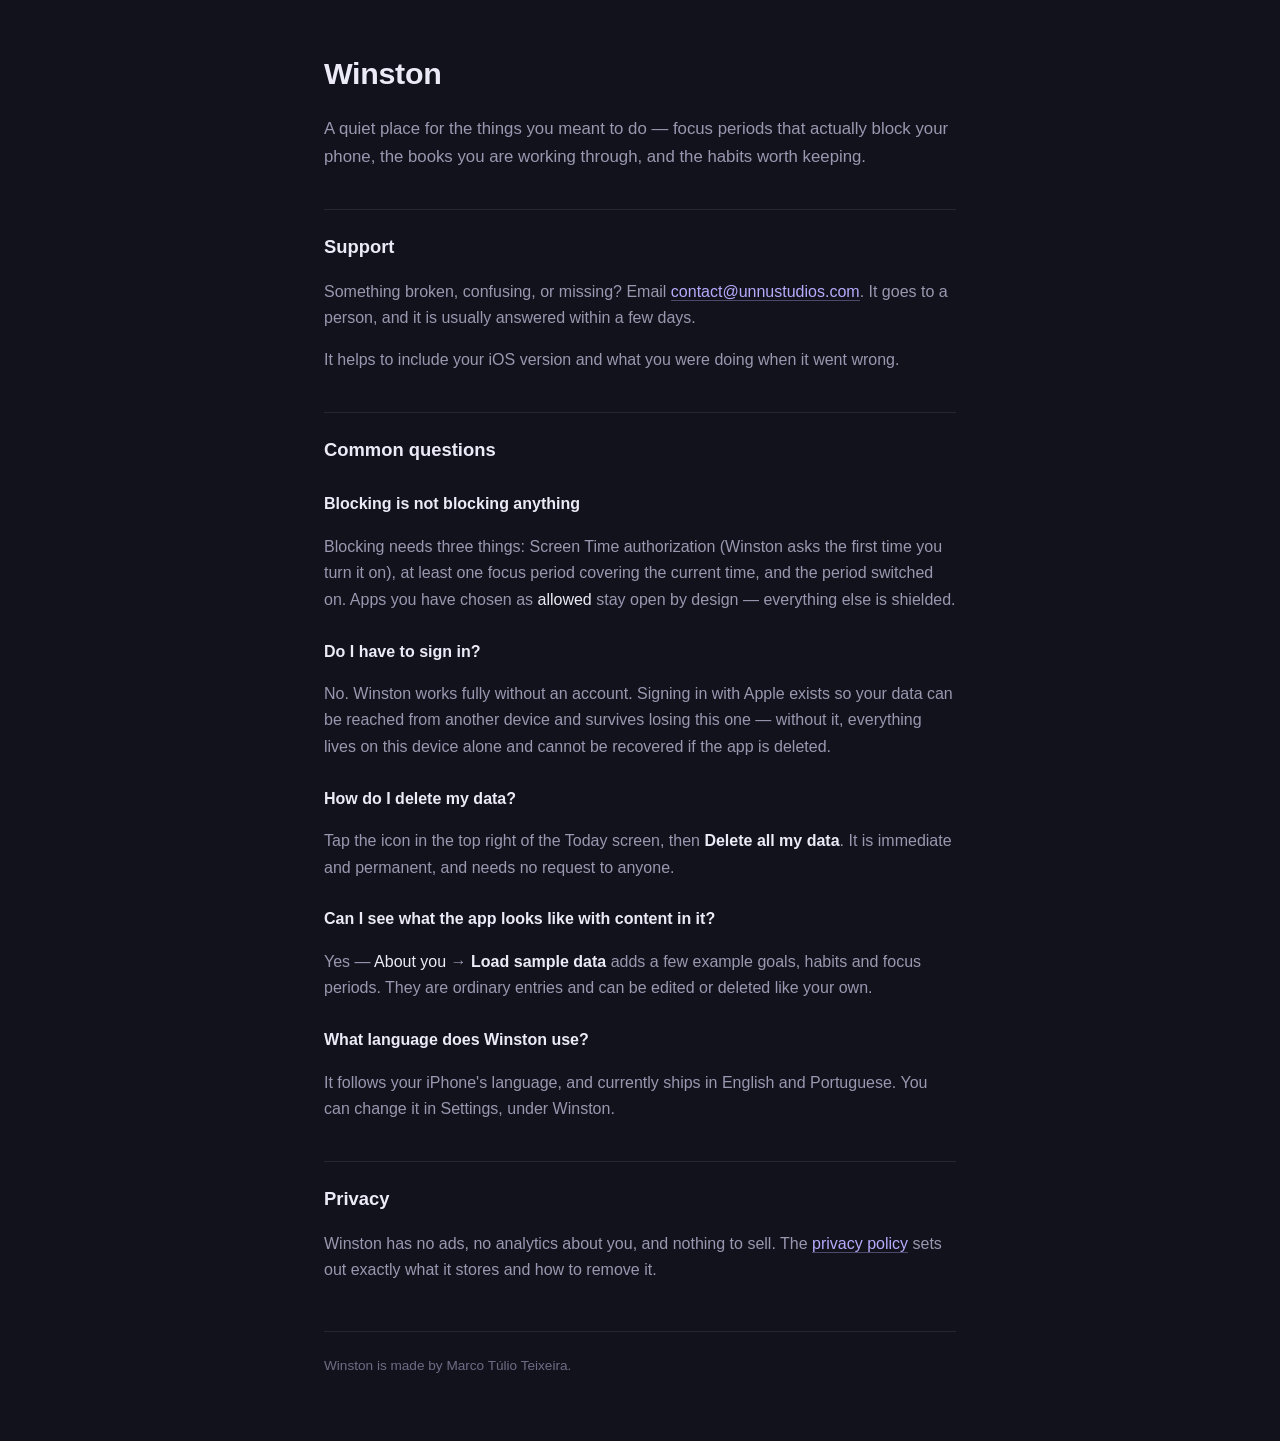
==== index.html @ 23556295 "Add the privacy policy and support page The two URLs App Store Connect requires: a privacy policy, w" ====
<!DOCTYPE html>
<html lang="en">
<head>
<meta charset="utf-8">
<meta name="viewport" content="width=device-width, initial-scale=1">
<title>Winston — Support</title>
<link rel="stylesheet" href="style.css">
</head>
<body>
<main>

<h1>Winston</h1>
<p class="lead">A quiet place for the things you meant to do — focus periods that actually
block your phone, the books you are working through, and the habits worth keeping.</p>

<h2>Support</h2>
<p>Something broken, confusing, or missing? Email
<a href="mailto:contact@unnustudios.com">contact@unnustudios.com</a>. It goes to a person,
and it is usually answered within a few days.</p>
<p>It helps to include your iOS version and what you were doing when it went wrong.</p>

<h2>Common questions</h2>

<h3>Blocking is not blocking anything</h3>
<p>Blocking needs three things: Screen Time authorization (Winston asks the first time you
turn it on), at least one focus period covering the current time, and the period switched on.
Apps you have chosen as <em>allowed</em> stay open by design — everything else is shielded.</p>

<h3>Do I have to sign in?</h3>
<p>No. Winston works fully without an account. Signing in with Apple exists so your data can
be reached from another device and survives losing this one — without it, everything lives on
this device alone and cannot be recovered if the app is deleted.</p>

<h3>How do I delete my data?</h3>
<p>Tap the icon in the top right of the Today screen, then <strong>Delete all my data</strong>.
It is immediate and permanent, and needs no request to anyone.</p>

<h3>Can I see what the app looks like with content in it?</h3>
<p>Yes — <em>About you</em> → <strong>Load sample data</strong> adds a few example goals,
habits and focus periods. They are ordinary entries and can be edited or deleted like your own.</p>

<h3>What language does Winston use?</h3>
<p>It follows your iPhone's language, and currently ships in English and Portuguese. You can
change it in Settings, under Winston.</p>

<h2>Privacy</h2>
<p>Winston has no ads, no analytics about you, and nothing to sell. The
<a href="privacy.html">privacy policy</a> sets out exactly what it stores and how to remove it.</p>

<footer>
  <p>Winston is made by Marco Túlio Teixeira.</p>
</footer>

</main>
</body>
</html>
---- style.css ----
/* Deliberately one small stylesheet with no build step, no framework and no fonts to fetch:
   these two pages exist to be read and to load from anywhere, including a reviewer's browser
   on a bad connection. Colours follow the app's own palette. */

:root {
  --bg: #12121c;
  --surface: #1b1b28;
  --text: #eceaf6;
  --muted: #9a97b0;
  --dim: #6f6c85;
  --accent: #b5abfc;
  --border: rgba(236, 234, 246, 0.09);
}

* { box-sizing: border-box; }

body {
  margin: 0;
  background: var(--bg);
  color: var(--text);
  font: 16px/1.65 -apple-system, BlinkMacSystemFont, "Segoe UI", Roboto, Helvetica, Arial, sans-serif;
  -webkit-text-size-adjust: 100%;
}

main {
  max-width: 42rem;
  margin: 0 auto;
  padding: 3rem 1.25rem 4rem;
}

h1 {
  font-size: 1.9rem;
  font-weight: 600;
  letter-spacing: -0.01em;
  margin: 0 0 0.5rem;
}

h2 {
  font-size: 1.15rem;
  font-weight: 600;
  margin: 2.4rem 0 0.6rem;
  padding-top: 1.4rem;
  border-top: 1px solid var(--border);
}

h3 {
  font-size: 1rem;
  font-weight: 600;
  margin: 1.6rem 0 0.4rem;
  color: var(--text);
}

p, li { color: var(--muted); }
li { margin-bottom: 0.4rem; }
ul { padding-left: 1.2rem; }

strong { color: var(--text); font-weight: 600; }
em { color: var(--text); font-style: normal; }

a { color: var(--accent); text-decoration: none; border-bottom: 1px solid rgba(181, 171, 252, 0.35); }
a:hover { border-bottom-color: var(--accent); }

code {
  background: var(--surface);
  border: 1px solid var(--border);
  border-radius: 4px;
  padding: 0.1em 0.35em;
  font-size: 0.88em;
  color: var(--text);
}

.lead { font-size: 1.05rem; color: var(--muted); margin-bottom: 0.5rem; }
.meta { color: var(--dim); font-size: 0.85rem; margin-top: 0; }
.back { margin: 0 0 1.6rem; font-size: 0.9rem; }
.back a { border-bottom: none; color: var(--dim); }
.back a:hover { color: var(--accent); }

footer {
  margin-top: 3rem;
  padding-top: 1.4rem;
  border-top: 1px solid var(--border);
}
footer p { color: var(--dim); font-size: 0.85rem; margin: 0; }
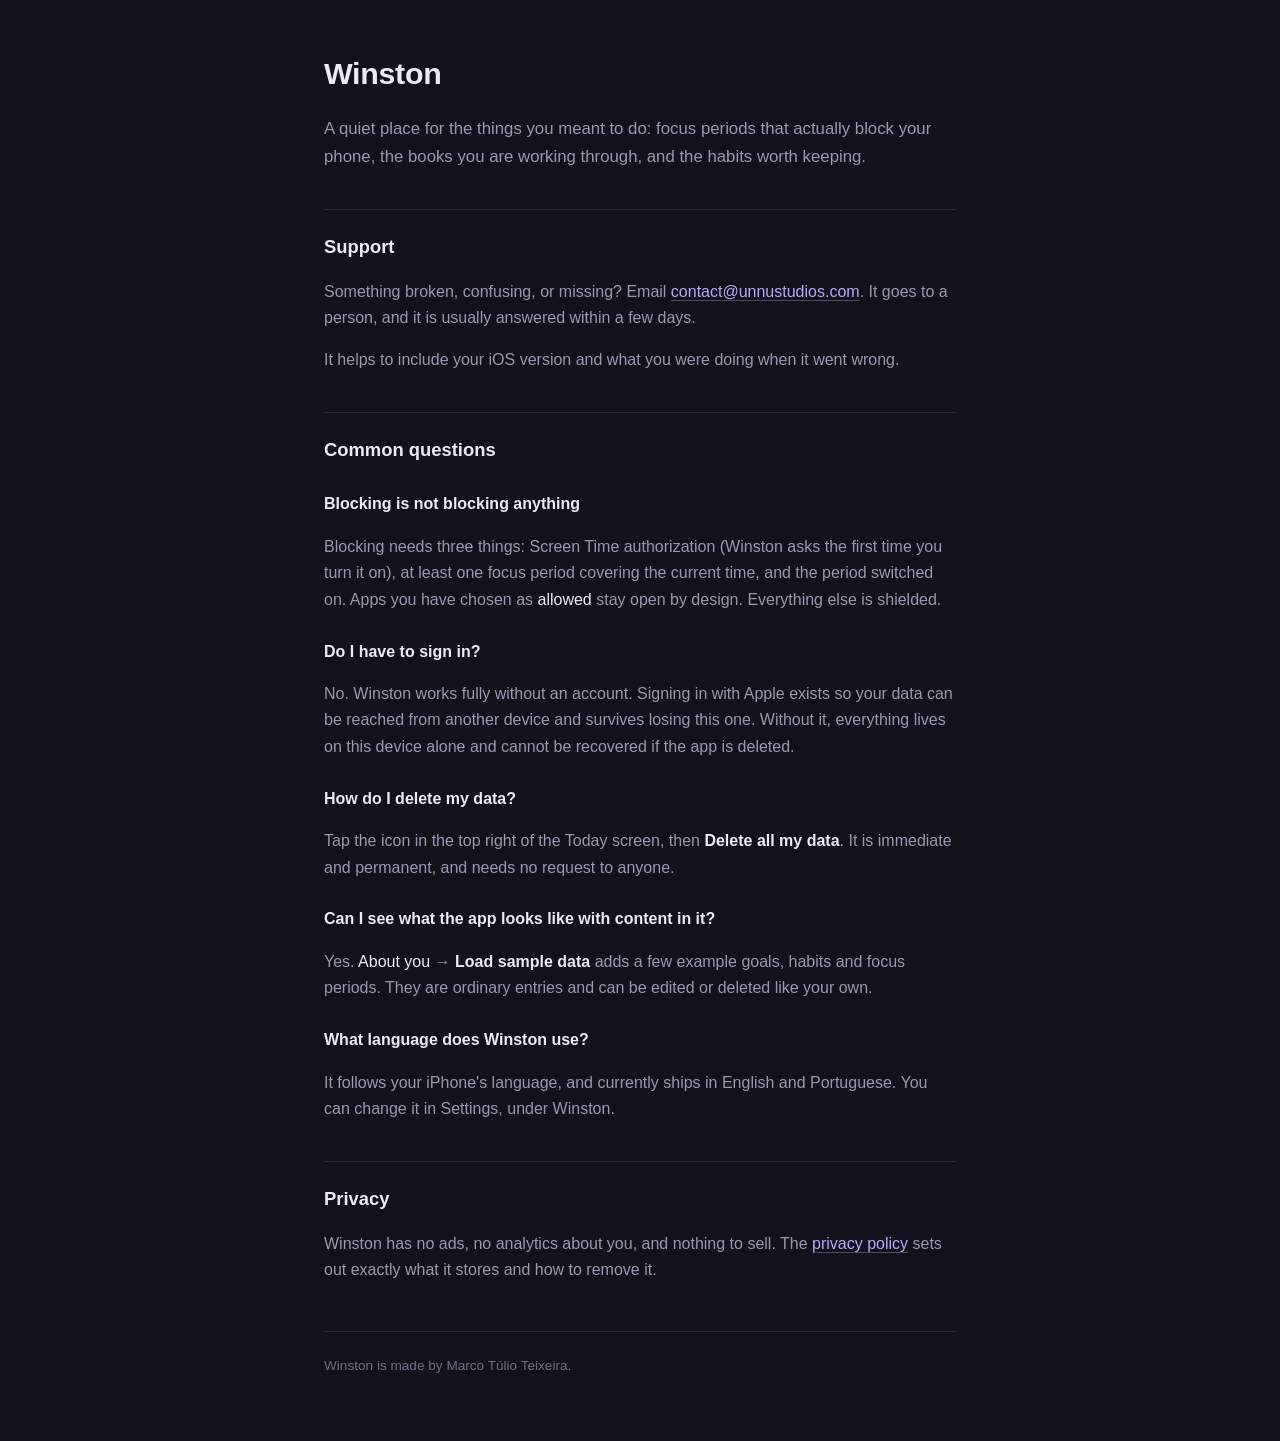
==== commit 73bb21c9: "Remove em and en dashes from the public pages Rewrites every long dash in the support page, the priv" ====
--- a/index.html
+++ b/index.html
@@ -3,14 +3,14 @@
 <head>
 <meta charset="utf-8">
 <meta name="viewport" content="width=device-width, initial-scale=1">
-<title>Winston — Support</title>
+<title>Winston Support</title>
 <link rel="stylesheet" href="style.css">
 </head>
 <body>
 <main>
 
 <h1>Winston</h1>
-<p class="lead">A quiet place for the things you meant to do — focus periods that actually
+<p class="lead">A quiet place for the things you meant to do: focus periods that actually
 block your phone, the books you are working through, and the habits worth keeping.</p>
 
 <h2>Support</h2>
@@ -24,11 +24,11 @@
 <h3>Blocking is not blocking anything</h3>
 <p>Blocking needs three things: Screen Time authorization (Winston asks the first time you
 turn it on), at least one focus period covering the current time, and the period switched on.
-Apps you have chosen as <em>allowed</em> stay open by design — everything else is shielded.</p>
+Apps you have chosen as <em>allowed</em> stay open by design. Everything else is shielded.</p>
 
 <h3>Do I have to sign in?</h3>
 <p>No. Winston works fully without an account. Signing in with Apple exists so your data can
-be reached from another device and survives losing this one — without it, everything lives on
+be reached from another device and survives losing this one. Without it, everything lives on
 this device alone and cannot be recovered if the app is deleted.</p>
 
 <h3>How do I delete my data?</h3>
@@ -36,7 +36,7 @@
 It is immediate and permanent, and needs no request to anyone.</p>
 
 <h3>Can I see what the app looks like with content in it?</h3>
-<p>Yes — <em>About you</em> → <strong>Load sample data</strong> adds a few example goals,
+<p>Yes. <em>About you</em> → <strong>Load sample data</strong> adds a few example goals,
 habits and focus periods. They are ordinary entries and can be edited or deleted like your own.</p>
 
 <h3>What language does Winston use?</h3>
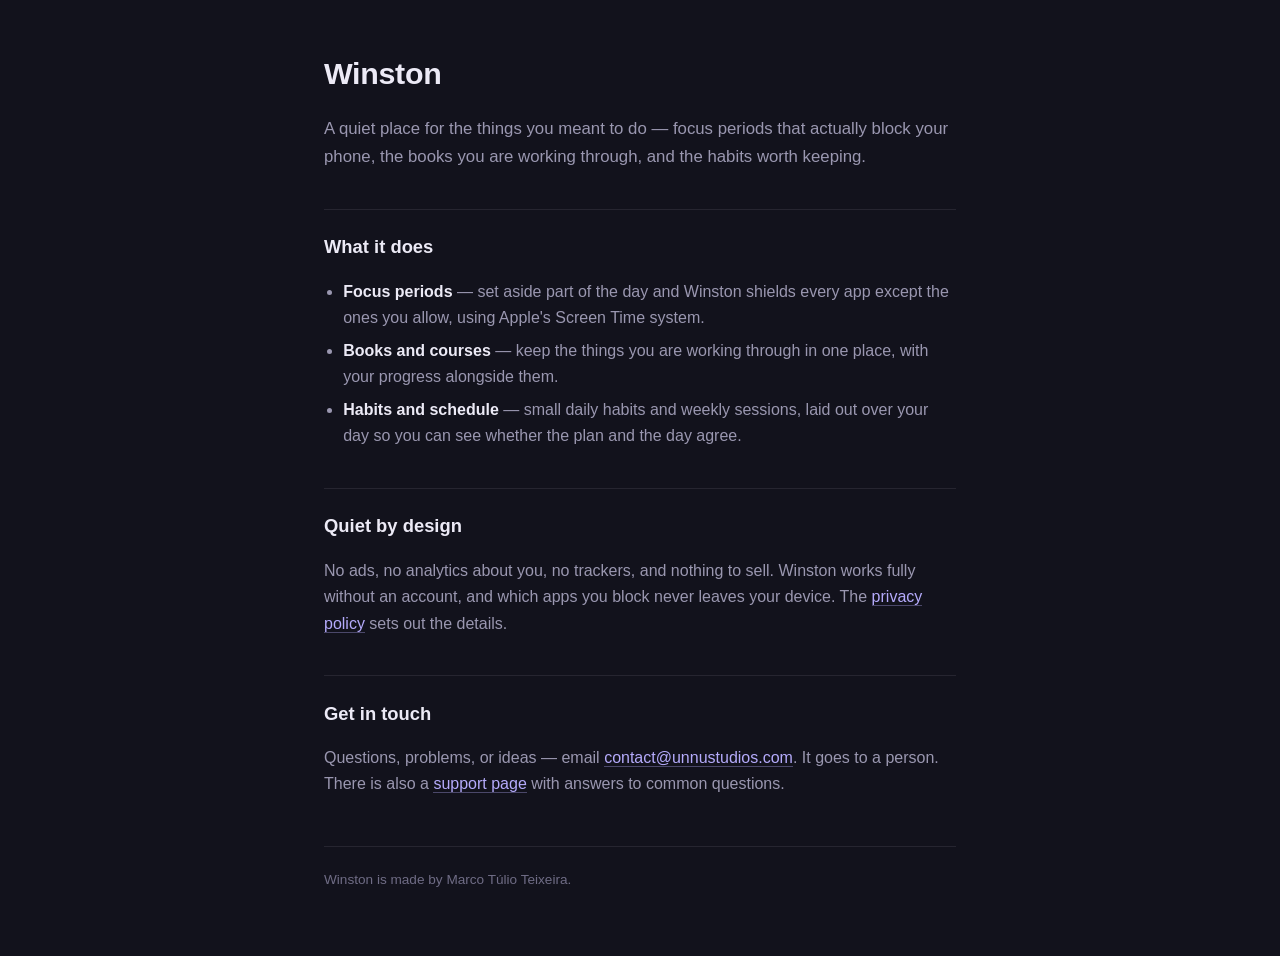
==== commit d5385e8b: "Split the root page into marketing and support pages App Store Connect takes both a marketing URL an" ====
--- a/index.html
+++ b/index.html
@@ -3,49 +3,36 @@
 <head>
 <meta charset="utf-8">
 <meta name="viewport" content="width=device-width, initial-scale=1">
-<title>Winston Support</title>
+<title>Winston — A quiet place for your goals</title>
+<meta name="description" content="Winston is an iOS goal tracker: focus periods that actually block your phone, the books and courses you are working through, and the habits worth keeping.">
 <link rel="stylesheet" href="style.css">
 </head>
 <body>
 <main>
 
 <h1>Winston</h1>
-<p class="lead">A quiet place for the things you meant to do: focus periods that actually
+<p class="lead">A quiet place for the things you meant to do — focus periods that actually
 block your phone, the books you are working through, and the habits worth keeping.</p>
 
-<h2>Support</h2>
-<p>Something broken, confusing, or missing? Email
-<a href="mailto:contact@unnustudios.com">contact@unnustudios.com</a>. It goes to a person,
-and it is usually answered within a few days.</p>
-<p>It helps to include your iOS version and what you were doing when it went wrong.</p>
+<h2>What it does</h2>
+<ul>
+  <li><strong>Focus periods</strong> — set aside part of the day and Winston shields every
+      app except the ones you allow, using Apple's Screen Time system.</li>
+  <li><strong>Books and courses</strong> — keep the things you are working through in one
+      place, with your progress alongside them.</li>
+  <li><strong>Habits and schedule</strong> — small daily habits and weekly sessions, laid
+      out over your day so you can see whether the plan and the day agree.</li>
+</ul>
 
-<h2>Common questions</h2>
+<h2>Quiet by design</h2>
+<p>No ads, no analytics about you, no trackers, and nothing to sell. Winston works fully
+without an account, and which apps you block never leaves your device. The
+<a href="privacy.html">privacy policy</a> sets out the details.</p>
 
-<h3>Blocking is not blocking anything</h3>
-<p>Blocking needs three things: Screen Time authorization (Winston asks the first time you
-turn it on), at least one focus period covering the current time, and the period switched on.
-Apps you have chosen as <em>allowed</em> stay open by design. Everything else is shielded.</p>
-
-<h3>Do I have to sign in?</h3>
-<p>No. Winston works fully without an account. Signing in with Apple exists so your data can
-be reached from another device and survives losing this one. Without it, everything lives on
-this device alone and cannot be recovered if the app is deleted.</p>
-
-<h3>How do I delete my data?</h3>
-<p>Tap the icon in the top right of the Today screen, then <strong>Delete all my data</strong>.
-It is immediate and permanent, and needs no request to anyone.</p>
-
-<h3>Can I see what the app looks like with content in it?</h3>
-<p>Yes. <em>About you</em> → <strong>Load sample data</strong> adds a few example goals,
-habits and focus periods. They are ordinary entries and can be edited or deleted like your own.</p>
-
-<h3>What language does Winston use?</h3>
-<p>It follows your iPhone's language, and currently ships in English and Portuguese. You can
-change it in Settings, under Winston.</p>
-
-<h2>Privacy</h2>
-<p>Winston has no ads, no analytics about you, and nothing to sell. The
-<a href="privacy.html">privacy policy</a> sets out exactly what it stores and how to remove it.</p>
+<h2>Get in touch</h2>
+<p>Questions, problems, or ideas — email
+<a href="mailto:contact@unnustudios.com">contact@unnustudios.com</a>. It goes to a person.
+There is also a <a href="support.html">support page</a> with answers to common questions.</p>
 
 <footer>
   <p>Winston is made by Marco Túlio Teixeira.</p>
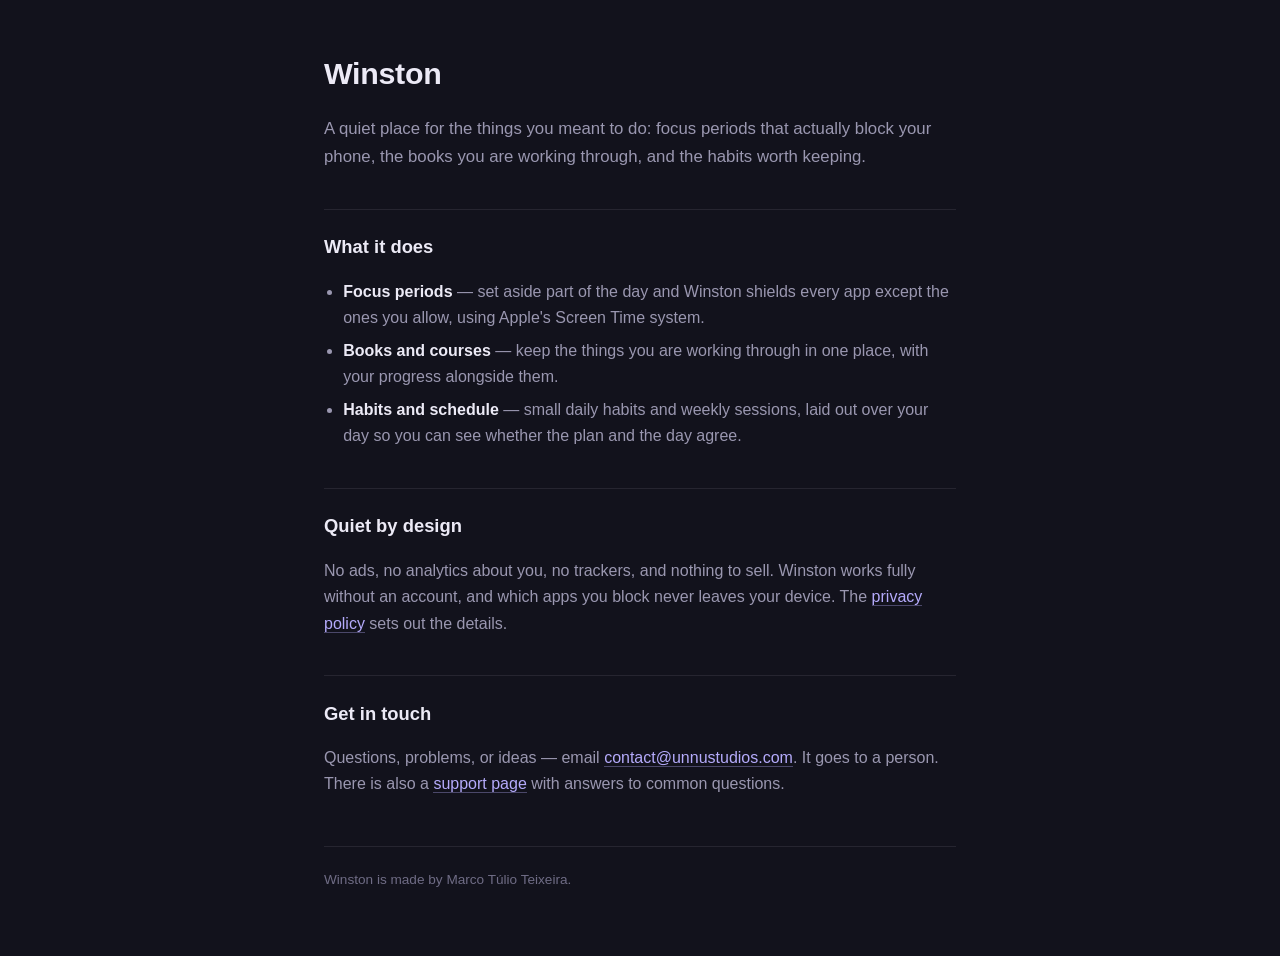
==== commit d0c42e1e: "Merge branch 'main' into site/marketing-and-support-pages" ====
--- a/index.html
+++ b/index.html
@@ -11,7 +11,7 @@
 <main>
 
 <h1>Winston</h1>
-<p class="lead">A quiet place for the things you meant to do — focus periods that actually
+<p class="lead">A quiet place for the things you meant to do: focus periods that actually
 block your phone, the books you are working through, and the habits worth keeping.</p>
 
 <h2>What it does</h2>
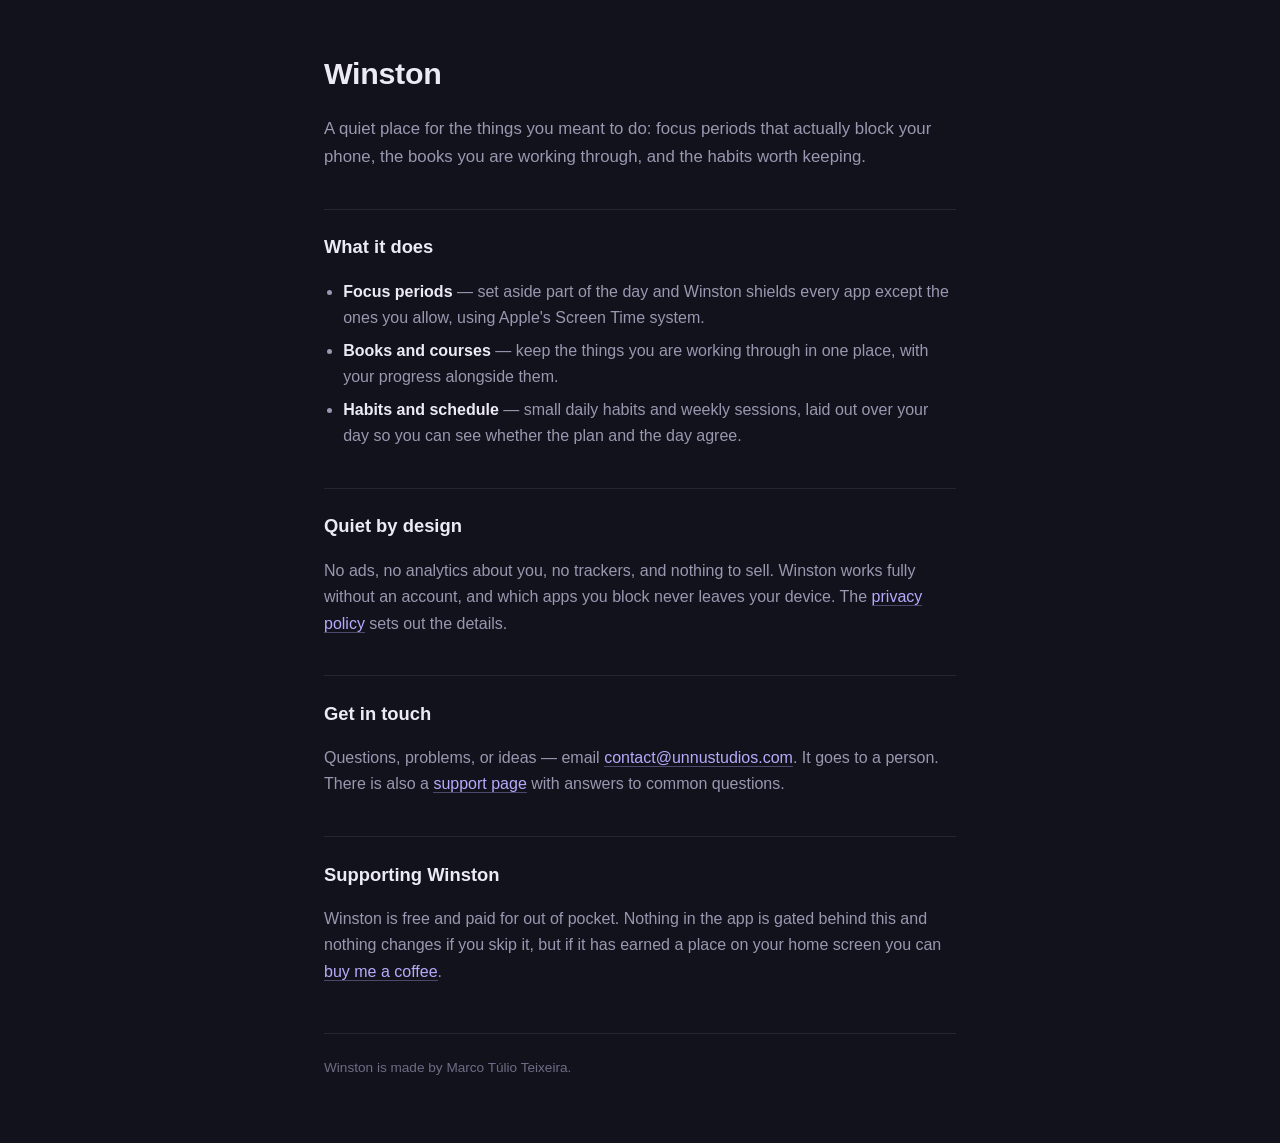
==== commit 68ab3d24: "The donation ask lands on the page that makes the pitch Co-Authored-By: Claude Opus 5 <noreply@anthr" ====
--- a/index.html
+++ b/index.html
@@ -34,6 +34,11 @@
 <a href="mailto:contact@unnustudios.com">contact@unnustudios.com</a>. It goes to a person.
 There is also a <a href="support.html">support page</a> with answers to common questions.</p>
 
+<h2>Supporting Winston</h2>
+<p>Winston is free and paid for out of pocket. Nothing in the app is gated behind this and
+nothing changes if you skip it, but if it has earned a place on your home screen you can
+<a href="https://buymeacoffee.com/omarcoteixeira">buy me a coffee</a>.</p>
+
 <footer>
   <p>Winston is made by Marco Túlio Teixeira.</p>
 </footer>
